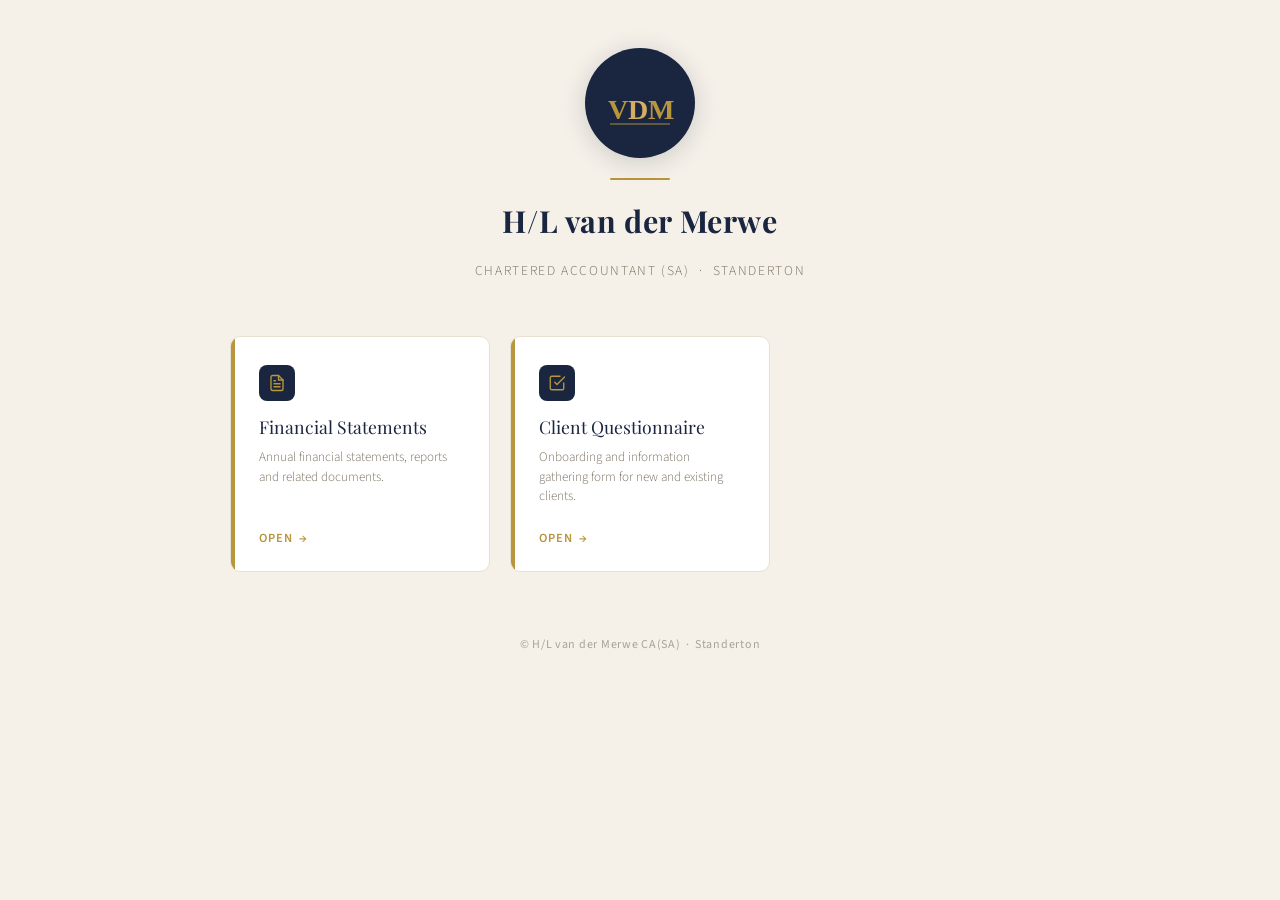
==== index.html @ 4e1ef752 "Update link" ====
<!DOCTYPE html>
<html lang="en">

<head>
  <meta charset="UTF-8">
  <meta name="viewport" content="width=device-width, initial-scale=1.0">
  <title>VDM – Tools & Links</title>
  <link
    href="https://fonts.googleapis.com/css2?family=Playfair+Display:wght@700&family=Source+Sans+3:wght@300;400;600&display=swap"
    rel="stylesheet">
  <style>
    *,
    *::before,
    *::after {
      box-sizing: border-box;
      margin: 0;
      padding: 0;
    }

    :root {
      --navy: #1a2540;
      --gold: #b8963e;
      --gold-light: #d4af62;
      --cream: #f5f0e8;
      --mid: #e8e0d0;
      --text: #2c2c2c;
      --muted: #7a7060;
    }

    body {
      font-family: 'Source Sans 3', sans-serif;
      background: var(--cream);
      color: var(--text);
      min-height: 100vh;
      display: flex;
      flex-direction: column;
      align-items: center;
      padding: 48px 24px 80px;
    }

    /* ── HEADER ── */
    header {
      display: flex;
      flex-direction: column;
      align-items: center;
      gap: 20px;
      margin-bottom: 56px;
    }

    .logo-wrap {
      width: 110px;
      height: 110px;
      background: var(--navy);
      border-radius: 50%;
      display: flex;
      align-items: center;
      justify-content: center;
      box-shadow: 0 4px 24px rgba(26, 37, 64, 0.18);
      position: relative;
      overflow: hidden;
    }

    /* Monogram logo */
    .logo-wrap svg {
      width: 72px;
      height: 72px;
    }

    .divider {
      width: 60px;
      height: 2px;
      background: var(--gold);
      border-radius: 2px;
    }

    h1 {
      font-family: 'Playfair Display', serif;
      font-size: 1.9rem;
      color: var(--navy);
      letter-spacing: 0.02em;
      text-align: center;
    }

    .subtitle {
      font-size: 0.85rem;
      color: var(--muted);
      letter-spacing: 0.12em;
      text-transform: uppercase;
      font-weight: 300;
    }

    /* ── GRID ── */
    .grid {
      display: grid;
      grid-template-columns: repeat(auto-fill, minmax(260px, 1fr));
      gap: 20px;
      width: 100%;
      max-width: 820px;
    }

    .card {
      background: #fff;
      border: 1px solid var(--mid);
      border-radius: 10px;
      padding: 28px 28px 24px;
      text-decoration: none;
      color: inherit;
      display: flex;
      flex-direction: column;
      gap: 10px;
      transition: box-shadow 0.2s, transform 0.2s, border-color 0.2s;
      position: relative;
      overflow: hidden;
    }

    .card::before {
      content: '';
      position: absolute;
      top: 0;
      left: 0;
      width: 4px;
      height: 100%;
      background: var(--gold);
      transition: width 0.2s;
    }

    .card:hover {
      box-shadow: 0 8px 32px rgba(26, 37, 64, 0.12);
      transform: translateY(-3px);
      border-color: var(--gold-light);
    }

    .card:hover::before {
      width: 6px;
    }

    .card-icon {
      width: 36px;
      height: 36px;
      background: var(--navy);
      border-radius: 8px;
      display: flex;
      align-items: center;
      justify-content: center;
      margin-bottom: 4px;
    }

    .card-icon svg {
      width: 18px;
      height: 18px;
      stroke: var(--gold);
      fill: none;
      stroke-width: 1.8;
      stroke-linecap: round;
      stroke-linejoin: round;
    }

    .card-title {
      font-family: 'Playfair Display', serif;
      font-size: 1.1rem;
      color: var(--navy);
    }

    .card-desc {
      font-size: 0.82rem;
      color: var(--muted);
      font-weight: 300;
      line-height: 1.5;
    }

    .card-arrow {
      margin-top: auto;
      padding-top: 12px;
      font-size: 0.78rem;
      color: var(--gold);
      font-weight: 600;
      letter-spacing: 0.08em;
      text-transform: uppercase;
      display: flex;
      align-items: center;
      gap: 6px;
    }

    .card-arrow::after {
      content: '→';
      transition: transform 0.2s;
    }

    .card:hover .card-arrow::after {
      transform: translateX(4px);
    }

    footer {
      margin-top: 64px;
      font-size: 0.75rem;
      color: var(--muted);
      letter-spacing: 0.06em;
      opacity: 0.6;
    }
  </style>
</head>

<body>

  <header>
    <!-- VDM Monogram Logo -->
    <div class="logo-wrap">
      <svg viewBox="0 0 72 72" fill="none" xmlns="http://www.w3.org/2000/svg">
        <!-- V -->
        <text x="4" y="52" font-family="Georgia, serif" font-size="28" font-weight="700" fill="#b8963e">V</text>
        <!-- D -->
        <text x="24" y="52" font-family="Georgia, serif" font-size="28" font-weight="700" fill="#d4af62">D</text>
        <!-- M -->
        <text x="44" y="52" font-family="Georgia, serif" font-size="28" font-weight="700" fill="#b8963e">M</text>
        <!-- underline -->
        <line x1="6" y1="57" x2="66" y2="57" stroke="#b8963e" stroke-width="1.5" opacity="0.6" />
      </svg>
    </div>

    <div class="divider"></div>
    <h1>H/L van der Merwe</h1>
    <p class="subtitle">Chartered Accountant (SA) &nbsp;·&nbsp; Standerton</p>
  </header>

  <div class="grid">

    <a class="card" href="https://vdm-auditors.github.io/VDM.financials/" target="_blank">
      <div class="card-icon">
        <svg viewBox="0 0 24 24">
          <path d="M14 2H6a2 2 0 0 0-2 2v16a2 2 0 0 0 2 2h12a2 2 0 0 0 2-2V8z" />
          <polyline points="14 2 14 8 20 8" />
          <line x1="16" y1="13" x2="8" y2="13" />
          <line x1="16" y1="17" x2="8" y2="17" />
          <polyline points="10 9 9 9 8 9" />
        </svg>
      </div>
      <div class="card-title">Financial Statements</div>
      <div class="card-desc">Annual financial statements, reports and related documents.</div>
      <div class="card-arrow">Open</div>
    </a>

    <a class="card" href="https://vdm-auditors.github.io/questionnaire/" target="_blank">
      <div class="card-icon">
        <svg viewBox="0 0 24 24">
          <path d="M9 11l3 3L22 4" />
          <path d="M21 12v7a2 2 0 0 1-2 2H5a2 2 0 0 1-2-2V5a2 2 0 0 1 2-2h11" />
        </svg>
      </div>
      <div class="card-title">Client Questionnaire</div>
      <div class="card-desc">Onboarding and information gathering form for new and existing clients.</div>
      <div class="card-arrow">Open</div>
    </a>

  </div>

  <footer>© H/L van der Merwe CA(SA) &nbsp;·&nbsp; Standerton</footer>

</body>

</html>
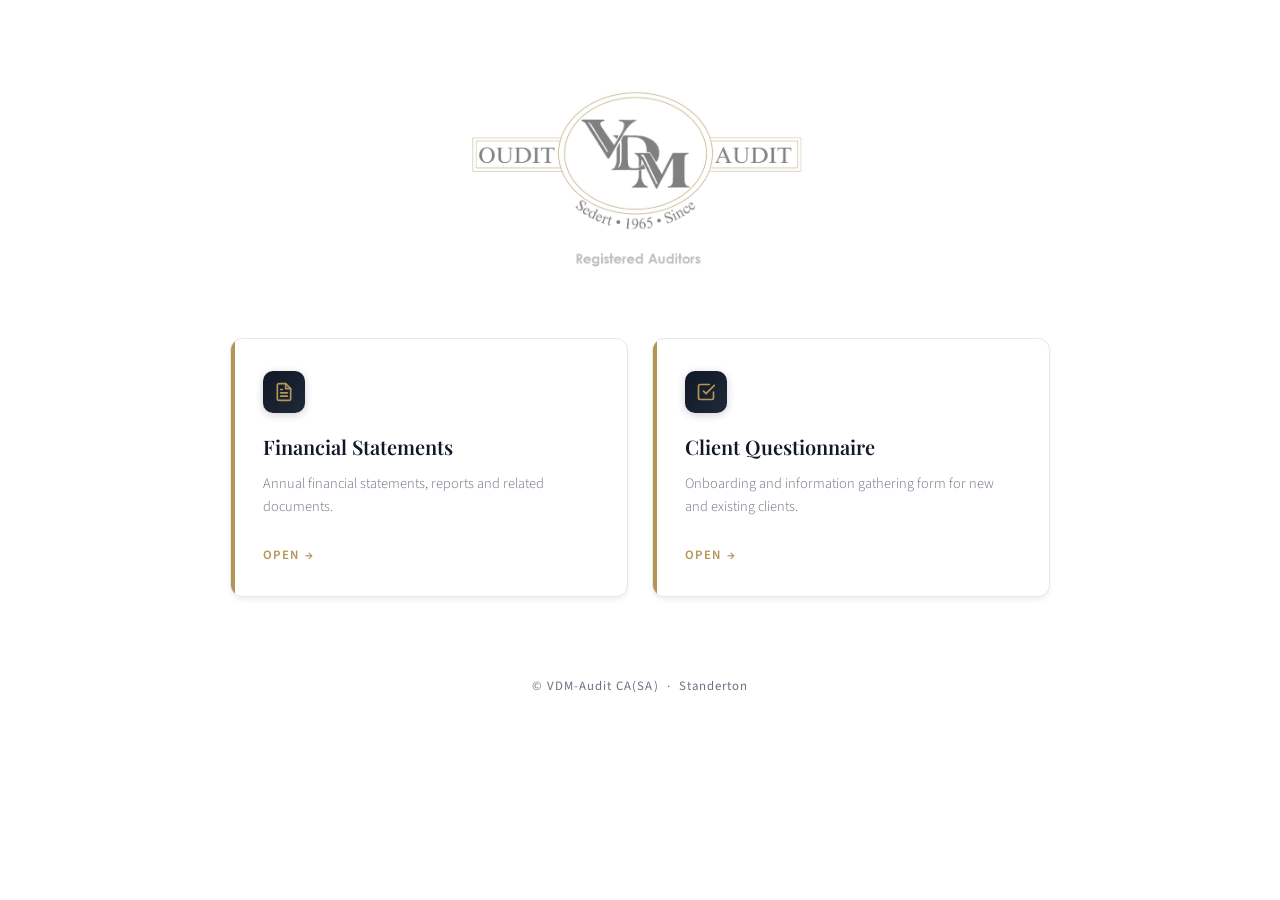
==== commit 7d38cc5e: "Add logo into navigation" ====
--- a/index.html
+++ b/index.html
@@ -5,8 +5,10 @@
   <meta charset="UTF-8">
   <meta name="viewport" content="width=device-width, initial-scale=1.0">
   <title>VDM – Tools & Links</title>
+  <link rel="preconnect" href="https://fonts.googleapis.com">
+  <link rel="preconnect" href="https://fonts.gstatic.com" crossorigin>
   <link
-    href="https://fonts.googleapis.com/css2?family=Playfair+Display:wght@700&family=Source+Sans+3:wght@300;400;600&display=swap"
+    href="https://fonts.googleapis.com/css2?family=Playfair+Display:wght@600;700&family=Source+Sans+3:wght@300;400;500;600&display=swap"
     rel="stylesheet">
   <style>
     *,
@@ -18,24 +20,26 @@
     }
 
     :root {
-      --navy: #1a2540;
-      --gold: #b8963e;
-      --gold-light: #d4af62;
-      --cream: #f5f0e8;
-      --mid: #e8e0d0;
-      --text: #2c2c2c;
-      --muted: #7a7060;
+      var(--navy): #111827;
+      --gold: #b39556;
+      --gold-light: #d1b882;
+      --bg: #ffffff;
+      --card-bg: #ffffff;
+      --mid: #e5e7eb;
+      --text: #374151;
+      --muted: #6b7280;
     }
 
     body {
       font-family: 'Source Sans 3', sans-serif;
-      background: var(--cream);
+      background: var(--bg);
       color: var(--text);
       min-height: 100vh;
       display: flex;
       flex-direction: column;
       align-items: center;
-      padding: 48px 24px 80px;
+      padding: 60px 24px 80px;
+      -webkit-font-smoothing: antialiased;
     }
 
     /* ── HEADER ── */
@@ -43,74 +47,49 @@
       display: flex;
       flex-direction: column;
       align-items: center;
-      gap: 20px;
-      margin-bottom: 56px;
+      margin-bottom: 64px;
+      width: 100%;
+      max-width: 600px;
     }
 
     .logo-wrap {
-      width: 110px;
-      height: 110px;
-      background: var(--navy);
-      border-radius: 50%;
+      width: 100%;
+      max-width: 350px;
+      /* Slightly larger to let the logo breathe without text below it */
       display: flex;
       align-items: center;
       justify-content: center;
-      box-shadow: 0 4px 24px rgba(26, 37, 64, 0.18);
-      position: relative;
-      overflow: hidden;
-    }
-
-    /* Monogram logo */
-    .logo-wrap svg {
-      width: 72px;
-      height: 72px;
-    }
-
-    .divider {
-      width: 60px;
-      height: 2px;
-      background: var(--gold);
-      border-radius: 2px;
-    }
-
-    h1 {
-      font-family: 'Playfair Display', serif;
-      font-size: 1.9rem;
-      color: var(--navy);
-      letter-spacing: 0.02em;
-      text-align: center;
-    }
-
-    .subtitle {
-      font-size: 0.85rem;
-      color: var(--muted);
-      letter-spacing: 0.12em;
-      text-transform: uppercase;
-      font-weight: 300;
+    }
+
+    .logo-wrap img {
+      width: 100%;
+      height: auto;
+      object-fit: contain;
     }
 
     /* ── GRID ── */
     .grid {
       display: grid;
-      grid-template-columns: repeat(auto-fill, minmax(260px, 1fr));
-      gap: 20px;
+      grid-template-columns: repeat(auto-fill, minmax(300px, 1fr));
+      gap: 24px;
       width: 100%;
       max-width: 820px;
     }
 
     .card {
-      background: #fff;
+      background: var(--card-bg);
       border: 1px solid var(--mid);
-      border-radius: 10px;
-      padding: 28px 28px 24px;
+      border-radius: 12px;
+      padding: 32px;
       text-decoration: none;
       color: inherit;
       display: flex;
       flex-direction: column;
-      gap: 10px;
-      transition: box-shadow 0.2s, transform 0.2s, border-color 0.2s;
+      gap: 12px;
+      transition: all 0.3s cubic-bezier(0.4, 0, 0.2, 1);
       position: relative;
       overflow: hidden;
+      box-shadow: 0 4px 6px -1px rgba(0, 0, 0, 0.05), 0 2px 4px -1px rgba(0, 0, 0, 0.03);
     }
 
     .card::before {
@@ -121,12 +100,12 @@
       width: 4px;
       height: 100%;
       background: var(--gold);
-      transition: width 0.2s;
+      transition: width 0.3s ease;
     }
 
     .card:hover {
-      box-shadow: 0 8px 32px rgba(26, 37, 64, 0.12);
-      transform: translateY(-3px);
+      box-shadow: 0 12px 24px -8px rgba(17, 24, 39, 0.15);
+      transform: translateY(-4px);
       border-color: var(--gold-light);
     }
 
@@ -135,67 +114,85 @@
     }
 
     .card-icon {
-      width: 36px;
-      height: 36px;
-      background: var(--navy);
-      border-radius: 8px;
+      width: 42px;
+      height: 42px;
+      background: linear-gradient(135deg, #111827 0%, #1f2937 100%);
+      border-radius: 10px;
       display: flex;
       align-items: center;
       justify-content: center;
-      margin-bottom: 4px;
+      margin-bottom: 8px;
+      box-shadow: 0 2px 8px rgba(17, 24, 39, 0.2);
     }
 
     .card-icon svg {
-      width: 18px;
-      height: 18px;
+      width: 20px;
+      height: 20px;
       stroke: var(--gold);
       fill: none;
-      stroke-width: 1.8;
+      stroke-width: 2;
       stroke-linecap: round;
       stroke-linejoin: round;
     }
 
     .card-title {
       font-family: 'Playfair Display', serif;
-      font-size: 1.1rem;
-      color: var(--navy);
+      font-size: 1.25rem;
+      color: #111827;
+      font-weight: 600;
     }
 
     .card-desc {
-      font-size: 0.82rem;
+      font-size: 0.9rem;
       color: var(--muted);
       font-weight: 300;
-      line-height: 1.5;
+      line-height: 1.6;
     }
 
     .card-arrow {
       margin-top: auto;
-      padding-top: 12px;
-      font-size: 0.78rem;
+      padding-top: 16px;
+      font-size: 0.8rem;
       color: var(--gold);
       font-weight: 600;
-      letter-spacing: 0.08em;
+      letter-spacing: 0.1em;
       text-transform: uppercase;
       display: flex;
       align-items: center;
       gap: 6px;
+      transition: color 0.2s;
     }
 
     .card-arrow::after {
       content: '→';
-      transition: transform 0.2s;
+      transition: transform 0.3s ease;
+    }
+
+    .card:hover .card-arrow {
+      color: #111827;
     }
 
     .card:hover .card-arrow::after {
-      transform: translateX(4px);
+      transform: translateX(6px);
     }
 
     footer {
-      margin-top: 64px;
-      font-size: 0.75rem;
+      margin-top: 80px;
+      font-size: 0.8rem;
       color: var(--muted);
-      letter-spacing: 0.06em;
-      opacity: 0.6;
+      letter-spacing: 0.08em;
+      text-align: center;
+    }
+
+    /* ── RESPONSIVE ── */
+    @media (max-width: 600px) {
+      body {
+        padding: 40px 16px 60px;
+      }
+
+      .grid {
+        grid-template-columns: 1fr;
+      }
     }
   </style>
 </head>
@@ -203,23 +200,9 @@
 <body>
 
   <header>
-    <!-- VDM Monogram Logo -->
     <div class="logo-wrap">
-      <svg viewBox="0 0 72 72" fill="none" xmlns="http://www.w3.org/2000/svg">
-        <!-- V -->
-        <text x="4" y="52" font-family="Georgia, serif" font-size="28" font-weight="700" fill="#b8963e">V</text>
-        <!-- D -->
-        <text x="24" y="52" font-family="Georgia, serif" font-size="28" font-weight="700" fill="#d4af62">D</text>
-        <!-- M -->
-        <text x="44" y="52" font-family="Georgia, serif" font-size="28" font-weight="700" fill="#b8963e">M</text>
-        <!-- underline -->
-        <line x1="6" y1="57" x2="66" y2="57" stroke="#b8963e" stroke-width="1.5" opacity="0.6" />
-      </svg>
+      <img src="Audit_Logo.jpg" alt="VDM Audit Logo">
     </div>
-
-    <div class="divider"></div>
-    <h1>H/L van der Merwe</h1>
-    <p class="subtitle">Chartered Accountant (SA) &nbsp;·&nbsp; Standerton</p>
   </header>
 
   <div class="grid">
@@ -253,7 +236,7 @@
 
   </div>
 
-  <footer>© H/L van der Merwe CA(SA) &nbsp;·&nbsp; Standerton</footer>
+  <footer>© VDM-Audit CA(SA) &nbsp;·&nbsp; Standerton</footer>
 
 </body>
 
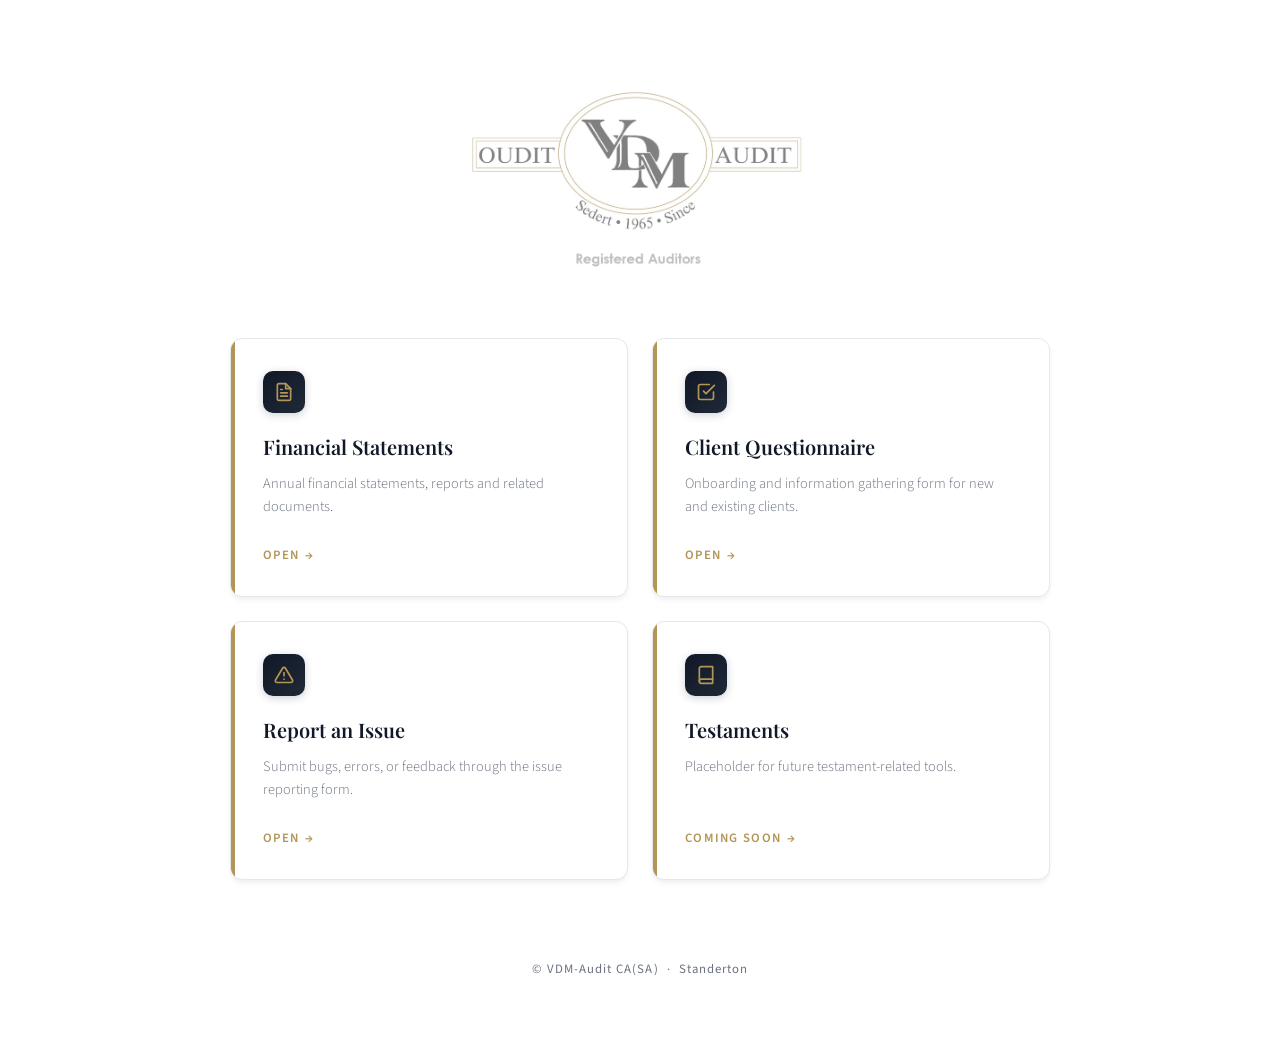
==== commit 019f7e45: "Add Report Issue card and Testaments placeholder Introduce two card-style UI elements and matching b" ====
--- a/index.html
+++ b/index.html
@@ -92,6 +92,13 @@
       box-shadow: 0 4px 6px -1px rgba(0, 0, 0, 0.05), 0 2px 4px -1px rgba(0, 0, 0, 0.03);
     }
 
+    .card-button {
+      width: 100%;
+      font: inherit;
+      text-align: left;
+      cursor: pointer;
+    }
+
     .card::before {
       content: '';
       position: absolute;
@@ -234,6 +241,31 @@
       <div class="card-arrow">Open</div>
     </a>
 
+    <a class="card" href="https://forms.gle/GRYHkhGMrYoMonrF6" target="_blank" rel="noopener noreferrer">
+      <div class="card-icon">
+        <svg viewBox="0 0 24 24">
+          <path d="M12 9v4" />
+          <path d="M12 17h.01" />
+          <path d="M10.29 3.86 1.82 18a2 2 0 0 0 1.71 3h16.94a2 2 0 0 0 1.71-3L13.71 3.86a2 2 0 0 0-3.42 0z" />
+        </svg>
+      </div>
+      <div class="card-title">Report an Issue</div>
+      <div class="card-desc">Submit bugs, errors, or feedback through the issue reporting form.</div>
+      <div class="card-arrow">Open</div>
+    </a>
+
+    <button class="card card-button" type="button">
+      <div class="card-icon">
+        <svg viewBox="0 0 24 24">
+          <path d="M4 19.5A2.5 2.5 0 0 1 6.5 17H20" />
+          <path d="M6.5 2H20v20H6.5A2.5 2.5 0 0 1 4 19.5v-15A2.5 2.5 0 0 1 6.5 2z" />
+        </svg>
+      </div>
+      <div class="card-title">Testaments</div>
+      <div class="card-desc">Placeholder for future testament-related tools.</div>
+      <div class="card-arrow">Coming Soon</div>
+    </button>
+
   </div>
 
   <footer>© VDM-Audit CA(SA) &nbsp;·&nbsp; Standerton</footer>
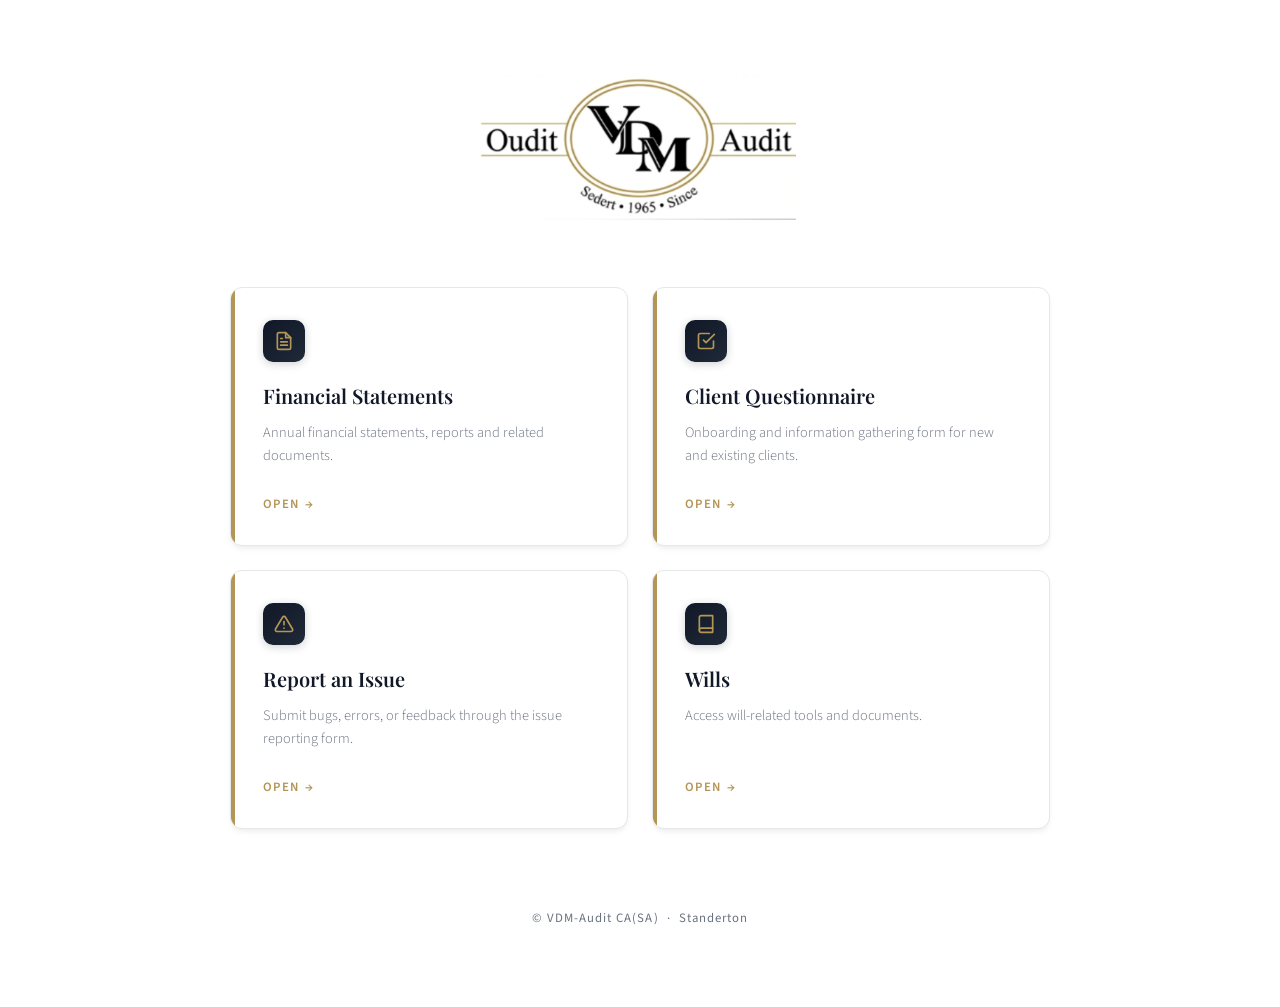
==== commit ee7e8125: "Convert Testaments card to Wills link Replaced the placeholder <button> card with an anchor linking " ====
--- a/index.html
+++ b/index.html
@@ -254,17 +254,17 @@
       <div class="card-arrow">Open</div>
     </a>
 
-    <button class="card card-button" type="button">
+    <a class="card" href="https://vdm-auditors.github.io/Wills/" target="_blank" rel="noopener noreferrer">
       <div class="card-icon">
         <svg viewBox="0 0 24 24">
           <path d="M4 19.5A2.5 2.5 0 0 1 6.5 17H20" />
           <path d="M6.5 2H20v20H6.5A2.5 2.5 0 0 1 4 19.5v-15A2.5 2.5 0 0 1 6.5 2z" />
         </svg>
       </div>
-      <div class="card-title">Testaments</div>
-      <div class="card-desc">Placeholder for future testament-related tools.</div>
-      <div class="card-arrow">Coming Soon</div>
-    </button>
+      <div class="card-title">Wills</div>
+      <div class="card-desc">Access will-related tools and documents.</div>
+      <div class="card-arrow">Open</div>
+    </a>
 
   </div>
 
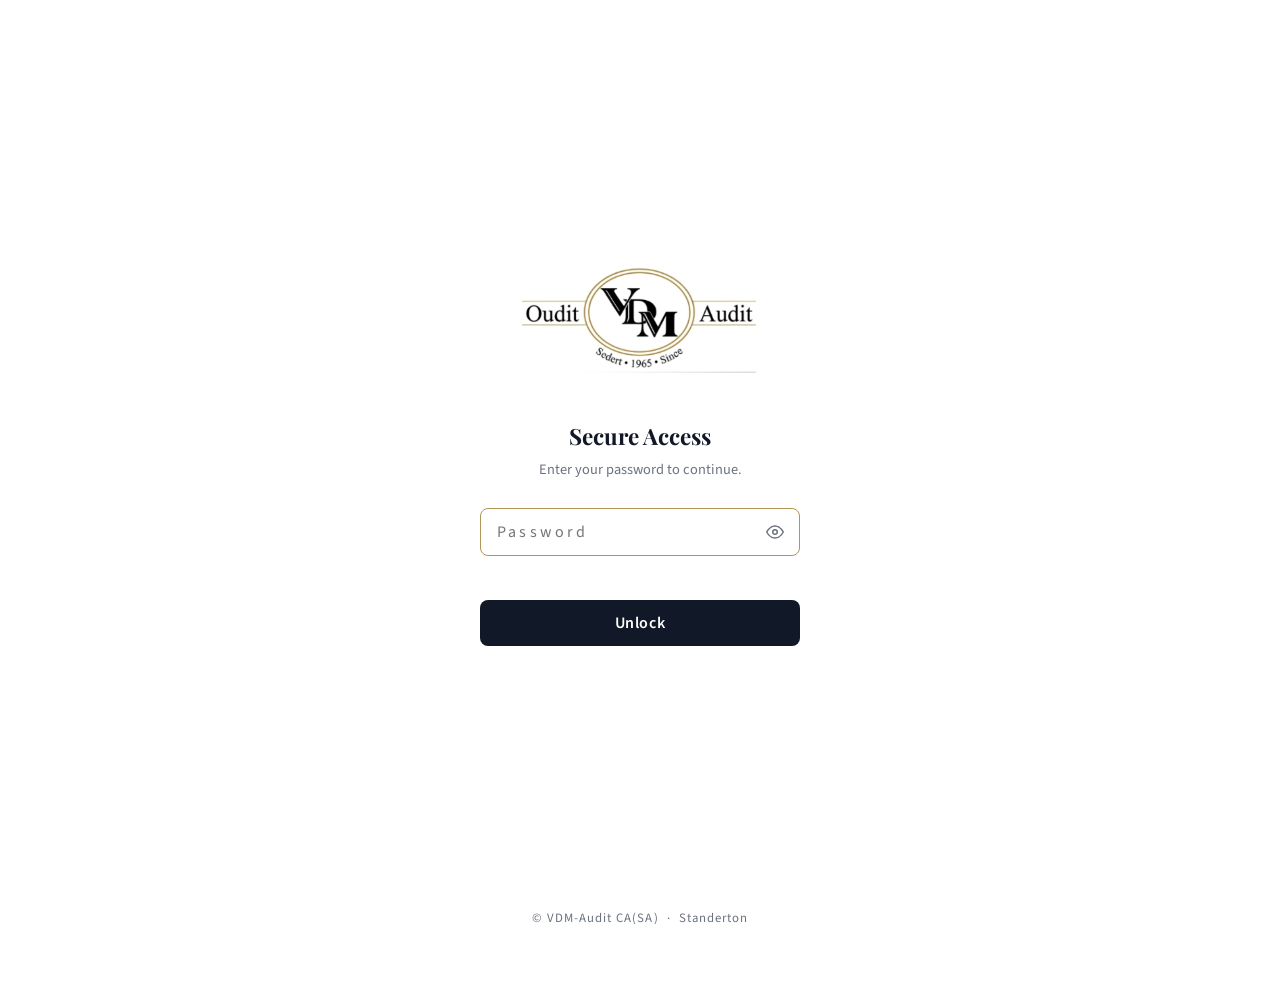
==== commit fe16e4c8: "Add password lock screen overlay Fix CSS :root variable syntax and add a full-screen client-side loc" ====
--- a/index.html
+++ b/index.html
@@ -1,211 +1,372 @@
 <!DOCTYPE html>
 <html lang="en">
 
-<head>
-  <meta charset="UTF-8">
-  <meta name="viewport" content="width=device-width, initial-scale=1.0">
-  <title>VDM – Tools & Links</title>
-  <link rel="preconnect" href="https://fonts.googleapis.com">
-  <link rel="preconnect" href="https://fonts.gstatic.com" crossorigin>
-  <link
-    href="https://fonts.googleapis.com/css2?family=Playfair+Display:wght@600;700&family=Source+Sans+3:wght@300;400;500;600&display=swap"
-    rel="stylesheet">
-  <style>
-    *,
-    *::before,
-    *::after {
-      box-sizing: border-box;
-      margin: 0;
-      padding: 0;
+<meta charset="UTF-8">
+<meta name="viewport" content="width=device-width, initial-scale=1.0">
+<title>VDM – Tools & Links</title>
+<link rel="preconnect" href="https://fonts.googleapis.com">
+<link rel="preconnect" href="https://fonts.gstatic.com" crossorigin>
+<link
+  href="https://fonts.googleapis.com/css2?family=Playfair+Display:wght@600;700&family=Source+Sans+3:wght@300;400;500;600&display=swap"
+  rel="stylesheet">
+<style>
+  *,
+  *::before,
+  *::after {
+    box-sizing: border-box;
+    margin: 0;
+    padding: 0;
+  }
+
+  :root {
+    --navy: #111827;
+    --gold: #b39556;
+    --gold-light: #d1b882;
+    --bg: #ffffff;
+    --card-bg: #ffffff;
+    --mid: #e5e7eb;
+    --text: #374151;
+    --muted: #6b7280;
+  }
+
+  body {
+    font-family: 'Source Sans 3', sans-serif;
+    background: var(--bg);
+    color: var(--text);
+    min-height: 100vh;
+    display: flex;
+    flex-direction: column;
+    align-items: center;
+    padding: 60px 24px 80px;
+    -webkit-font-smoothing: antialiased;
+  }
+
+  /* ── PASSWORD OVERLAY ── */
+  #lock-screen {
+    position: fixed;
+    inset: 0;
+    background: #ffffff;
+    display: flex;
+    flex-direction: column;
+    align-items: center;
+    justify-content: center;
+    z-index: 9999;
+    padding: 24px;
+  }
+
+  #lock-screen .lock-logo {
+    width: 100%;
+    max-width: 260px;
+    margin-bottom: 40px;
+  }
+
+  #lock-screen .lock-logo img {
+    width: 100%;
+    height: auto;
+    object-fit: contain;
+  }
+
+  #lock-screen h2 {
+    font-family: 'Playfair Display', serif;
+    font-size: 1.4rem;
+    color: #111827;
+    margin-bottom: 8px;
+    text-align: center;
+  }
+
+  #lock-screen p {
+    font-size: 0.9rem;
+    color: var(--muted);
+    margin-bottom: 28px;
+    text-align: center;
+  }
+
+  .lock-form {
+    display: flex;
+    flex-direction: column;
+    align-items: center;
+    gap: 12px;
+    width: 100%;
+    max-width: 320px;
+  }
+
+  .lock-input-wrap {
+    position: relative;
+    width: 100%;
+  }
+
+  .lock-input-wrap input {
+    width: 100%;
+    padding: 12px 44px 12px 16px;
+    border: 1px solid var(--mid);
+    border-radius: 8px;
+    font-family: 'Source Sans 3', sans-serif;
+    font-size: 1rem;
+    color: #111827;
+    outline: none;
+    transition: border-color 0.2s;
+    letter-spacing: 0.2em;
+  }
+
+  .lock-input-wrap input:focus {
+    border-color: var(--gold);
+  }
+
+  .lock-input-wrap input.shake {
+    animation: shake 0.4s ease;
+    border-color: #ef4444;
+  }
+
+  .toggle-pw {
+    position: absolute;
+    right: 12px;
+    top: 50%;
+    transform: translateY(-50%);
+    background: none;
+    border: none;
+    cursor: pointer;
+    padding: 4px;
+    color: var(--muted);
+    display: flex;
+    align-items: center;
+  }
+
+  .toggle-pw svg {
+    width: 18px;
+    height: 18px;
+    stroke: currentColor;
+    fill: none;
+    stroke-width: 2;
+    stroke-linecap: round;
+    stroke-linejoin: round;
+  }
+
+  .lock-btn {
+    width: 100%;
+    padding: 12px;
+    background: #111827;
+    color: #ffffff;
+    border: none;
+    border-radius: 8px;
+    font-family: 'Source Sans 3', sans-serif;
+    font-size: 1rem;
+    font-weight: 600;
+    cursor: pointer;
+    letter-spacing: 0.04em;
+    transition: background 0.2s, transform 0.1s;
+  }
+
+  .lock-btn:hover {
+    background: var(--gold);
+  }
+
+  .lock-btn:active {
+    transform: scale(0.98);
+  }
+
+  .error-msg {
+    font-size: 0.85rem;
+    color: #ef4444;
+    text-align: center;
+    min-height: 20px;
+    transition: opacity 0.2s;
+  }
+
+  @keyframes shake {
+    0%   { transform: translateX(0); }
+    20%  { transform: translateX(-8px); }
+    40%  { transform: translateX(8px); }
+    60%  { transform: translateX(-6px); }
+    80%  { transform: translateX(6px); }
+    100% { transform: translateX(0); }
+  }
+
+  /* ── HEADER ── */
+  header {
+    display: flex;
+    flex-direction: column;
+    align-items: center;
+    margin-bottom: 64px;
+    width: 100%;
+    max-width: 600px;
+  }
+
+  .logo-wrap {
+    width: 100%;
+    max-width: 350px;
+    display: flex;
+    align-items: center;
+    justify-content: center;
+  }
+
+  .logo-wrap img {
+    width: 100%;
+    height: auto;
+    object-fit: contain;
+  }
+
+  /* ── GRID ── */
+  .grid {
+    display: grid;
+    grid-template-columns: repeat(auto-fill, minmax(300px, 1fr));
+    gap: 24px;
+    width: 100%;
+    max-width: 820px;
+  }
+
+  .card {
+    background: var(--card-bg);
+    border: 1px solid var(--mid);
+    border-radius: 12px;
+    padding: 32px;
+    text-decoration: none;
+    color: inherit;
+    display: flex;
+    flex-direction: column;
+    gap: 12px;
+    transition: all 0.3s cubic-bezier(0.4, 0, 0.2, 1);
+    position: relative;
+    overflow: hidden;
+    box-shadow: 0 4px 6px -1px rgba(0, 0, 0, 0.05), 0 2px 4px -1px rgba(0, 0, 0, 0.03);
+  }
+
+  .card-button {
+    width: 100%;
+    font: inherit;
+    text-align: left;
+    cursor: pointer;
+  }
+
+  .card::before {
+    content: '';
+    position: absolute;
+    top: 0;
+    left: 0;
+    width: 4px;
+    height: 100%;
+    background: var(--gold);
+    transition: width 0.3s ease;
+  }
+
+  .card:hover {
+    box-shadow: 0 12px 24px -8px rgba(17, 24, 39, 0.15);
+    transform: translateY(-4px);
+    border-color: var(--gold-light);
+  }
+
+  .card:hover::before {
+    width: 6px;
+  }
+
+  .card-icon {
+    width: 42px;
+    height: 42px;
+    background: linear-gradient(135deg, #111827 0%, #1f2937 100%);
+    border-radius: 10px;
+    display: flex;
+    align-items: center;
+    justify-content: center;
+    margin-bottom: 8px;
+    box-shadow: 0 2px 8px rgba(17, 24, 39, 0.2);
+  }
+
+  .card-icon svg {
+    width: 20px;
+    height: 20px;
+    stroke: var(--gold);
+    fill: none;
+    stroke-width: 2;
+    stroke-linecap: round;
+    stroke-linejoin: round;
+  }
+
+  .card-title {
+    font-family: 'Playfair Display', serif;
+    font-size: 1.25rem;
+    color: #111827;
+    font-weight: 600;
+  }
+
+  .card-desc {
+    font-size: 0.9rem;
+    color: var(--muted);
+    font-weight: 300;
+    line-height: 1.6;
+  }
+
+  .card-arrow {
+    margin-top: auto;
+    padding-top: 16px;
+    font-size: 0.8rem;
+    color: var(--gold);
+    font-weight: 600;
+    letter-spacing: 0.1em;
+    text-transform: uppercase;
+    display: flex;
+    align-items: center;
+    gap: 6px;
+    transition: color 0.2s;
+  }
+
+  .card-arrow::after {
+    content: '→';
+    transition: transform 0.3s ease;
+  }
+
+  .card:hover .card-arrow {
+    color: #111827;
+  }
+
+  .card:hover .card-arrow::after {
+    transform: translateX(6px);
+  }
+
+  footer {
+    margin-top: 80px;
+    font-size: 0.8rem;
+    color: var(--muted);
+    letter-spacing: 0.08em;
+    text-align: center;
+  }
+
+  /* ── RESPONSIVE ── */
+  @media (max-width: 600px) {
+    body {
+      padding: 40px 16px 60px;
     }
 
-    :root {
-      var(--navy): #111827;
-      --gold: #b39556;
-      --gold-light: #d1b882;
-      --bg: #ffffff;
-      --card-bg: #ffffff;
-      --mid: #e5e7eb;
-      --text: #374151;
-      --muted: #6b7280;
+    .grid {
+      grid-template-columns: 1fr;
     }
-
-    body {
-      font-family: 'Source Sans 3', sans-serif;
-      background: var(--bg);
-      color: var(--text);
-      min-height: 100vh;
-      display: flex;
-      flex-direction: column;
-      align-items: center;
-      padding: 60px 24px 80px;
-      -webkit-font-smoothing: antialiased;
-    }
-
-    /* ── HEADER ── */
-    header {
-      display: flex;
-      flex-direction: column;
-      align-items: center;
-      margin-bottom: 64px;
-      width: 100%;
-      max-width: 600px;
-    }
-
-    .logo-wrap {
-      width: 100%;
-      max-width: 350px;
-      /* Slightly larger to let the logo breathe without text below it */
-      display: flex;
-      align-items: center;
-      justify-content: center;
-    }
-
-    .logo-wrap img {
-      width: 100%;
-      height: auto;
-      object-fit: contain;
-    }
-
-    /* ── GRID ── */
-    .grid {
-      display: grid;
-      grid-template-columns: repeat(auto-fill, minmax(300px, 1fr));
-      gap: 24px;
-      width: 100%;
-      max-width: 820px;
-    }
-
-    .card {
-      background: var(--card-bg);
-      border: 1px solid var(--mid);
-      border-radius: 12px;
-      padding: 32px;
-      text-decoration: none;
-      color: inherit;
-      display: flex;
-      flex-direction: column;
-      gap: 12px;
-      transition: all 0.3s cubic-bezier(0.4, 0, 0.2, 1);
-      position: relative;
-      overflow: hidden;
-      box-shadow: 0 4px 6px -1px rgba(0, 0, 0, 0.05), 0 2px 4px -1px rgba(0, 0, 0, 0.03);
-    }
-
-    .card-button {
-      width: 100%;
-      font: inherit;
-      text-align: left;
-      cursor: pointer;
-    }
-
-    .card::before {
-      content: '';
-      position: absolute;
-      top: 0;
-      left: 0;
-      width: 4px;
-      height: 100%;
-      background: var(--gold);
-      transition: width 0.3s ease;
-    }
-
-    .card:hover {
-      box-shadow: 0 12px 24px -8px rgba(17, 24, 39, 0.15);
-      transform: translateY(-4px);
-      border-color: var(--gold-light);
-    }
-
-    .card:hover::before {
-      width: 6px;
-    }
-
-    .card-icon {
-      width: 42px;
-      height: 42px;
-      background: linear-gradient(135deg, #111827 0%, #1f2937 100%);
-      border-radius: 10px;
-      display: flex;
-      align-items: center;
-      justify-content: center;
-      margin-bottom: 8px;
-      box-shadow: 0 2px 8px rgba(17, 24, 39, 0.2);
-    }
-
-    .card-icon svg {
-      width: 20px;
-      height: 20px;
-      stroke: var(--gold);
-      fill: none;
-      stroke-width: 2;
-      stroke-linecap: round;
-      stroke-linejoin: round;
-    }
-
-    .card-title {
-      font-family: 'Playfair Display', serif;
-      font-size: 1.25rem;
-      color: #111827;
-      font-weight: 600;
-    }
-
-    .card-desc {
-      font-size: 0.9rem;
-      color: var(--muted);
-      font-weight: 300;
-      line-height: 1.6;
-    }
-
-    .card-arrow {
-      margin-top: auto;
-      padding-top: 16px;
-      font-size: 0.8rem;
-      color: var(--gold);
-      font-weight: 600;
-      letter-spacing: 0.1em;
-      text-transform: uppercase;
-      display: flex;
-      align-items: center;
-      gap: 6px;
-      transition: color 0.2s;
-    }
-
-    .card-arrow::after {
-      content: '→';
-      transition: transform 0.3s ease;
-    }
-
-    .card:hover .card-arrow {
-      color: #111827;
-    }
-
-    .card:hover .card-arrow::after {
-      transform: translateX(6px);
-    }
-
-    footer {
-      margin-top: 80px;
-      font-size: 0.8rem;
-      color: var(--muted);
-      letter-spacing: 0.08em;
-      text-align: center;
-    }
-
-    /* ── RESPONSIVE ── */
-    @media (max-width: 600px) {
-      body {
-        padding: 40px 16px 60px;
-      }
-
-      .grid {
-        grid-template-columns: 1fr;
-      }
-    }
-  </style>
+  }
+</style>
 </head>
 
 <body>
 
+  <!-- PASSWORD LOCK SCREEN -->
+  <div id="lock-screen">
+    <div class="lock-logo">
+      <img src="Audit_Logo.jpg" alt="VDM Audit Logo">
+    </div>
+    <h2>Secure Access</h2>
+    <p>Enter your password to continue.</p>
+    <div class="lock-form">
+      <div class="lock-input-wrap">
+        <input type="password" id="pw-input" placeholder="Password" autocomplete="current-password">
+        <button class="toggle-pw" type="button" id="toggle-pw" aria-label="Show password">
+          <svg id="eye-icon" viewBox="0 0 24 24">
+            <path d="M1 12s4-8 11-8 11 8 11 8-4 8-11 8-11-8-11-8z"/>
+            <circle cx="12" cy="12" r="3"/>
+          </svg>
+        </button>
+      </div>
+      <div class="error-msg" id="error-msg"></div>
+      <button class="lock-btn" id="unlock-btn">Unlock</button>
+    </div>
+  </div>
+
+  <!-- MAIN CONTENT (hidden until unlocked) -->
   <header>
     <div class="logo-wrap">
       <img src="Audit_Logo.jpg" alt="VDM Audit Logo">
@@ -270,6 +431,46 @@
 
   <footer>© VDM-Audit CA(SA) &nbsp;·&nbsp; Standerton</footer>
 
+  <script>
+    const CORRECT_PASSWORD = '123';
+    const lockScreen = document.getElementById('lock-screen');
+    const pwInput = document.getElementById('pw-input');
+    const errorMsg = document.getElementById('error-msg');
+    const unlockBtn = document.getElementById('unlock-btn');
+    const togglePw = document.getElementById('toggle-pw');
+    const eyeIcon = document.getElementById('eye-icon');
+
+    function unlock() {
+      if (pwInput.value === CORRECT_PASSWORD) {
+        lockScreen.style.display = 'none';
+      } else {
+        errorMsg.textContent = 'Incorrect password. Please try again.';
+        pwInput.classList.remove('shake');
+        void pwInput.offsetWidth;
+        pwInput.classList.add('shake');
+        pwInput.value = '';
+        pwInput.focus();
+        setTimeout(() => { errorMsg.textContent = ''; }, 3000);
+      }
+    }
+
+    unlockBtn.addEventListener('click', unlock);
+
+    pwInput.addEventListener('keydown', function(e) {
+      if (e.key === 'Enter') unlock();
+    });
+
+    togglePw.addEventListener('click', function() {
+      const isPassword = pwInput.type === 'password';
+      pwInput.type = isPassword ? 'text' : 'password';
+      eyeIcon.innerHTML = isPassword
+        ? '<path d="M17.94 17.94A10.07 10.07 0 0 1 12 20c-7 0-11-8-11-8a18.45 18.45 0 0 1 5.06-5.94M9.9 4.24A9.12 9.12 0 0 1 12 4c7 0 11 8 11 8a18.5 18.5 0 0 1-2.16 3.19m-6.72-1.07a3 3 0 1 1-4.24-4.24"/><line x1="1" y1="1" x2="23" y2="23"/>'
+        : '<path d="M1 12s4-8 11-8 11 8 11 8-4 8-11 8-11-8-11-8z"/><circle cx="12" cy="12" r="3"/>';
+    });
+
+    pwInput.focus();
+  </script>
+
 </body>
 
-</html>+</html>
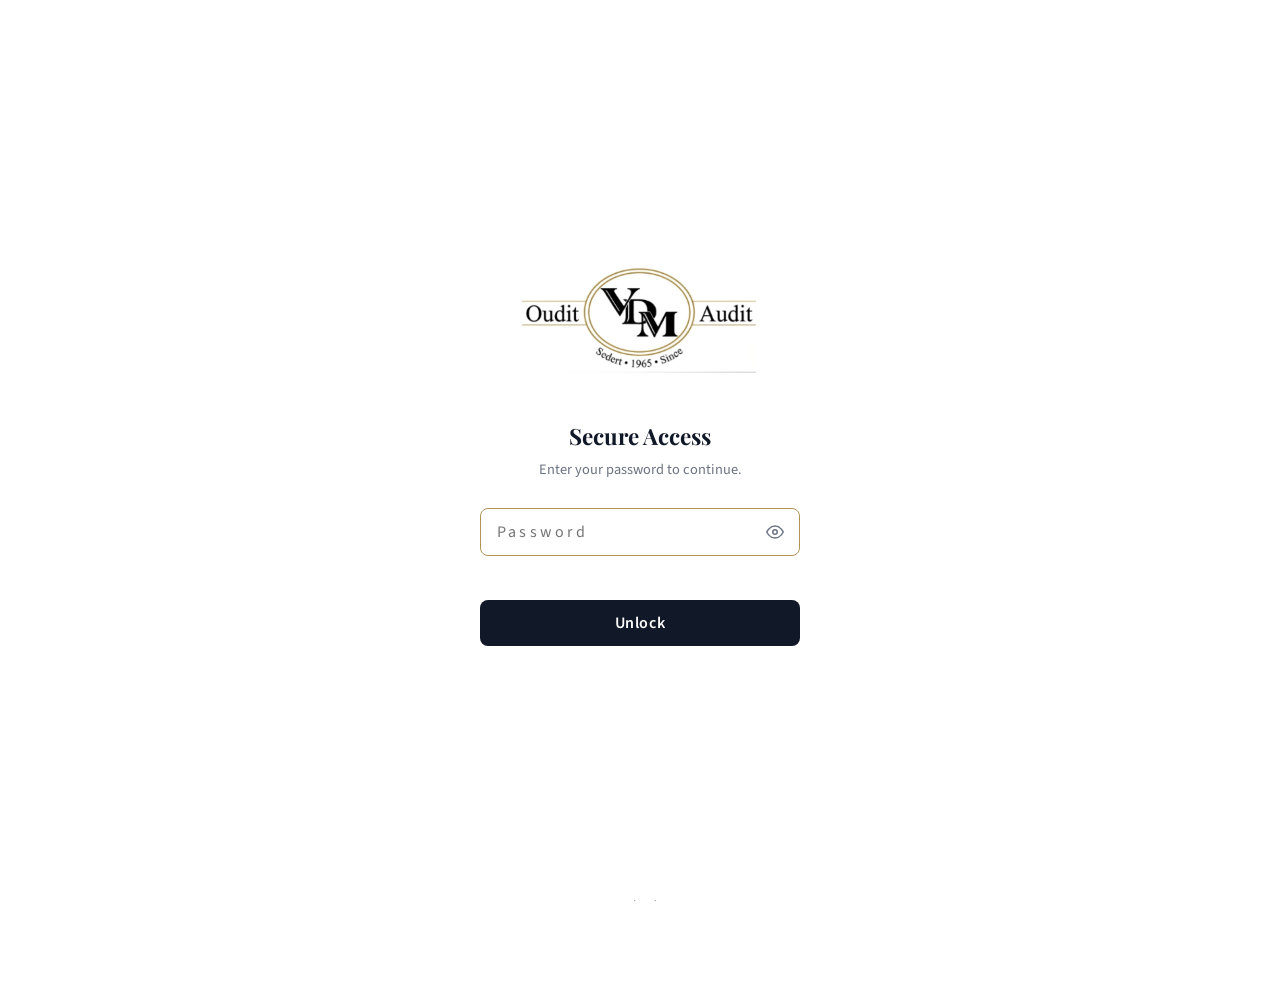
==== commit 5d01d06b: "Move the financial statement generator out to PolicyGenerator The VDM.financials/ app has been super" ====
--- a/index.html
+++ b/index.html
@@ -375,21 +375,6 @@
 
   <div class="grid">
 
-    <a class="card" href="https://vdm-auditors.github.io/VDM.financials/" target="_blank">
-      <div class="card-icon">
-        <svg viewBox="0 0 24 24">
-          <path d="M14 2H6a2 2 0 0 0-2 2v16a2 2 0 0 0 2 2h12a2 2 0 0 0 2-2V8z" />
-          <polyline points="14 2 14 8 20 8" />
-          <line x1="16" y1="13" x2="8" y2="13" />
-          <line x1="16" y1="17" x2="8" y2="17" />
-          <polyline points="10 9 9 9 8 9" />
-        </svg>
-      </div>
-      <div class="card-title">Financial Statements</div>
-      <div class="card-desc">Annual financial statements, reports and related documents.</div>
-      <div class="card-arrow">Open</div>
-    </a>
-
     <a class="card" href="https://vdm-auditors.github.io/questionnaire/" target="_blank">
       <div class="card-icon">
         <svg viewBox="0 0 24 24">
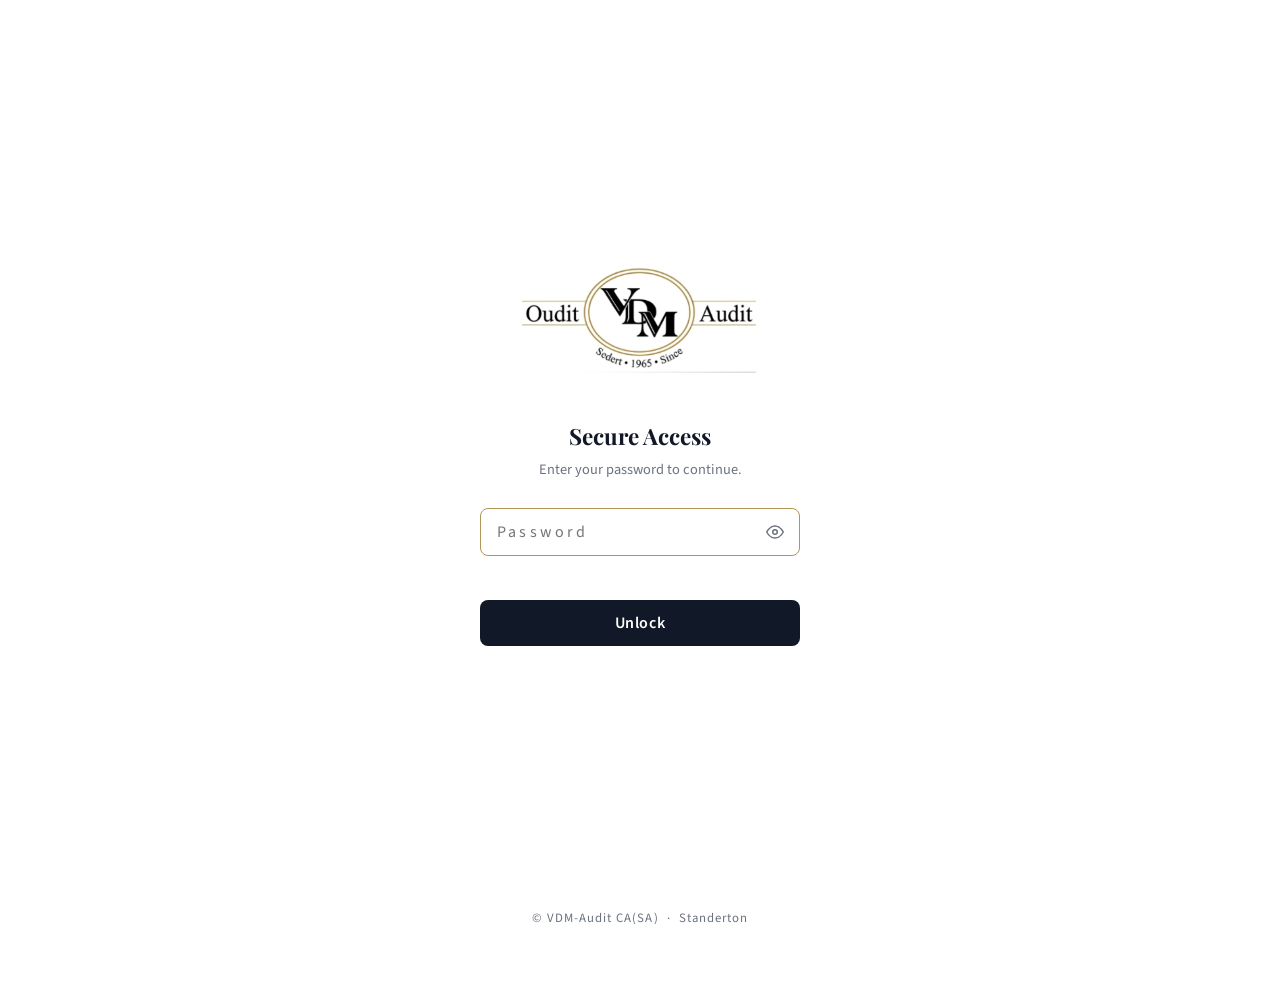
==== commit 49368168: "Add a new entity registration questionnaire Clones questionnaire/ into new-entity-registration/ for " ====
--- a/index.html
+++ b/index.html
@@ -387,6 +387,19 @@
       <div class="card-arrow">Open</div>
     </a>
 
+    <a class="card" href="https://vdm-auditors.github.io/new-entity-registration/" target="_blank">
+      <div class="card-icon">
+        <svg viewBox="0 0 24 24">
+          <path d="M3 21h18M6 21V7l6-4 6 4v14" />
+          <path d="M12 11v6M9 14h6" />
+        </svg>
+      </div>
+      <div class="card-title">New Entity Registration</div>
+      <div class="card-desc">Registration questionnaire for entities not yet registered — no registration or tax
+        numbers required.</div>
+      <div class="card-arrow">Open</div>
+    </a>
+
     <a class="card" href="https://forms.gle/GRYHkhGMrYoMonrF6" target="_blank" rel="noopener noreferrer">
       <div class="card-icon">
         <svg viewBox="0 0 24 24">
